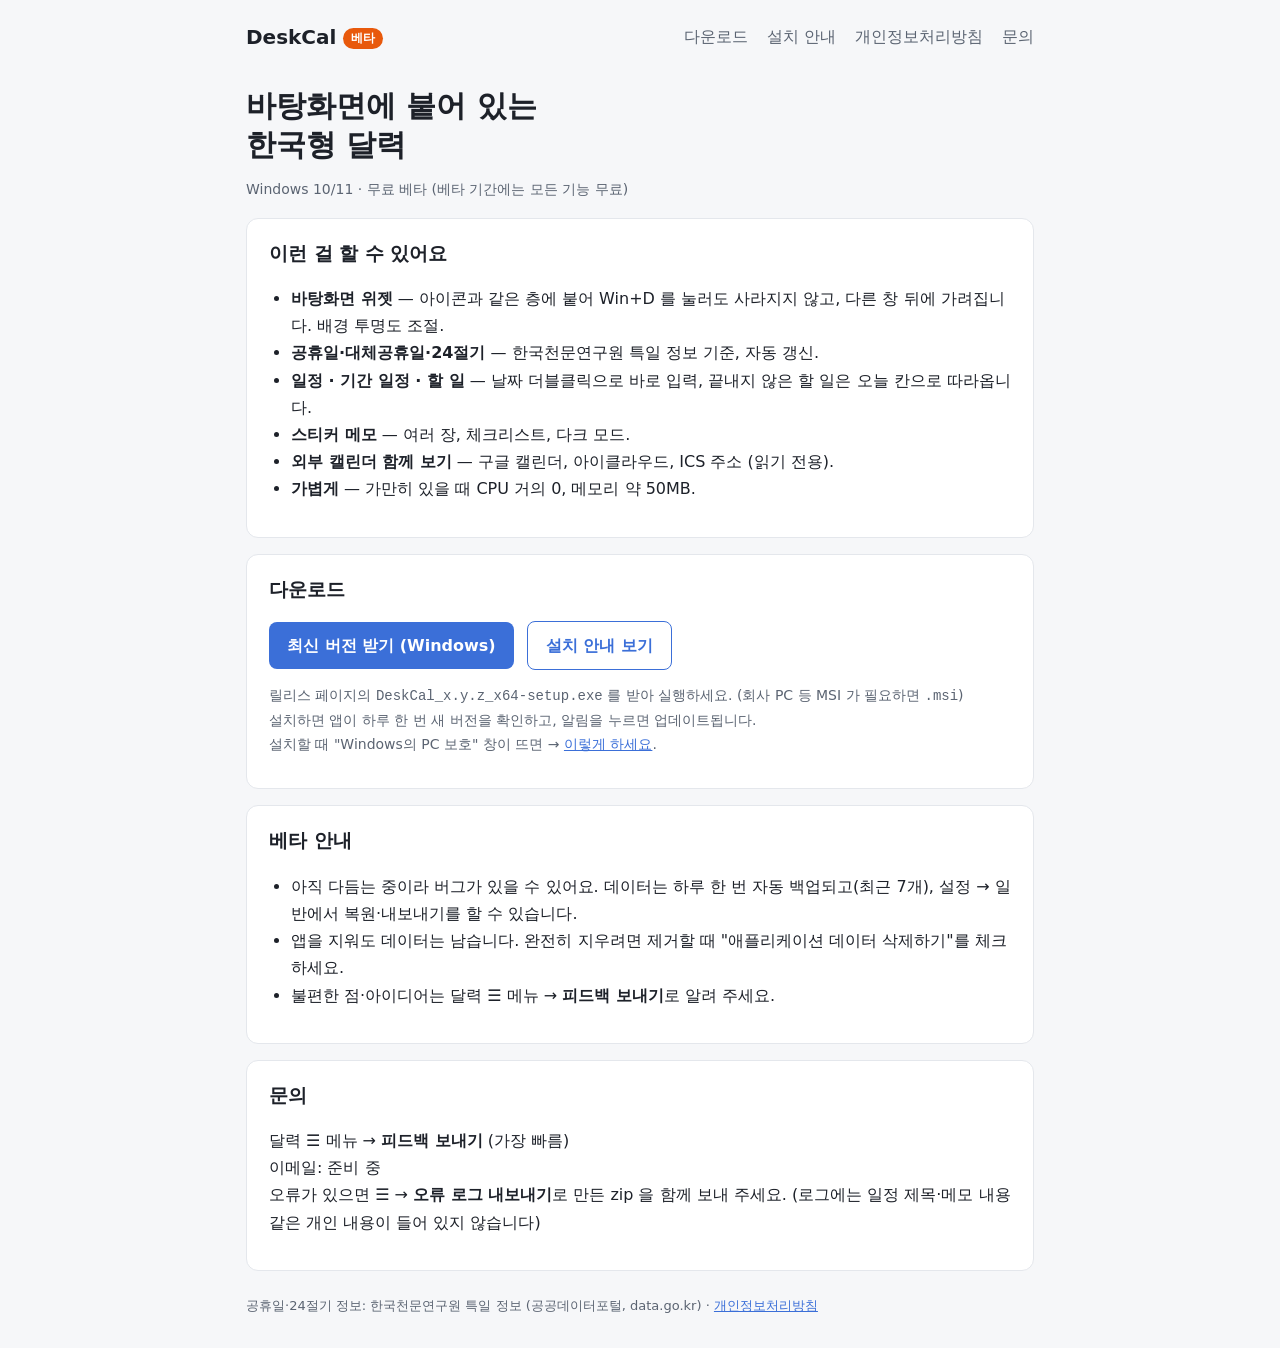
==== index.html @ dae32cf1 "Add files via upload" ====
<!doctype html>
<html lang="ko">
<head>
  <meta charset="utf-8" />
  <meta name="viewport" content="width=device-width, initial-scale=1" />
  <title>DeskCal — 바탕화면 달력</title>
  <meta name="description" content="바탕화면에 붙어 있는 한국형 달력 위젯. 공휴일·24절기, 일정·할 일, 스티커 메모, 구글·아이클라우드 캘린더 함께 보기." />
  <link rel="stylesheet" href="style.css" />
</head>
<body>
  <header>
    <a class="logo" href="./">DeskCal <span class="beta">베타</span></a>
    <nav>
      <a href="#download">다운로드</a>
      <a href="install.html">설치 안내</a>
      <a href="privacy.html">개인정보처리방침</a>
      <a href="#contact">문의</a>
    </nav>
  </header>
  <main>
    <h1>바탕화면에 붙어 있는<br />한국형 달력</h1>
    <p class="muted">Windows 10/11 · 무료 베타 (베타 기간에는 모든 기능 무료)</p>

    <section>
      <h2>이런 걸 할 수 있어요</h2>
      <ul>
        <li><b>바탕화면 위젯</b> — 아이콘과 같은 층에 붙어 Win+D 를 눌러도 사라지지 않고, 다른 창 뒤에 가려집니다. 배경 투명도 조절.</li>
        <li><b>공휴일·대체공휴일·24절기</b> — 한국천문연구원 특일 정보 기준, 자동 갱신.</li>
        <li><b>일정 · 기간 일정 · 할 일</b> — 날짜 더블클릭으로 바로 입력, 끝내지 않은 할 일은 오늘 칸으로 따라옵니다.</li>
        <li><b>스티커 메모</b> — 여러 장, 체크리스트, 다크 모드.</li>
        <li><b>외부 캘린더 함께 보기</b> — 구글 캘린더, 아이클라우드, ICS 주소 (읽기 전용).</li>
        <li><b>가볍게</b> — 가만히 있을 때 CPU 거의 0, 메모리 약 50MB.</li>
      </ul>
    </section>

    <section id="download">
      <h2>다운로드</h2>
      <a class="download" href="https://github.com/k2vin5/deskcal-data/releases/latest">최신 버전 받기 (Windows)</a>
      <a class="download secondary" href="install.html">설치 안내 보기</a>
      <p class="muted">
        릴리스 페이지의 <code>DeskCal_x.y.z_x64-setup.exe</code> 를 받아 실행하세요. (회사 PC 등 MSI 가 필요하면 <code>.msi</code>)<br />
        설치하면 앱이 하루 한 번 새 버전을 확인하고, 알림을 누르면 업데이트됩니다.<br />
        설치할 때 "Windows의 PC 보호" 창이 뜨면 → <a href="install.html">이렇게 하세요</a>.
      </p>
    </section>

    <section>
      <h2>베타 안내</h2>
      <ul>
        <li>아직 다듬는 중이라 버그가 있을 수 있어요. 데이터는 하루 한 번 자동 백업되고(최근 7개), 설정 → 일반에서 복원·내보내기를 할 수 있습니다.</li>
        <li>앱을 지워도 데이터는 남습니다. 완전히 지우려면 제거할 때 "애플리케이션 데이터 삭제하기"를 체크하세요.</li>
        <li>불편한 점·아이디어는 달력 ☰ 메뉴 → <b>피드백 보내기</b>로 알려 주세요.</li>
      </ul>
    </section>

    <section id="contact">
      <h2>문의</h2>
      <p>
        달력 ☰ 메뉴 → <b>피드백 보내기</b> (가장 빠름)<br />
        이메일: <span id="contact-email">준비 중</span><br />
        오류가 있으면 ☰ → <b>오류 로그 내보내기</b>로 만든 zip 을 함께 보내 주세요. (로그에는 일정 제목·메모 내용 같은 개인 내용이 들어 있지 않습니다)
      </p>
    </section>
  </main>
  <footer>
    공휴일·24절기 정보: 한국천문연구원 특일 정보 (공공데이터포털, data.go.kr) ·
    <a href="privacy.html">개인정보처리방침</a>
  </footer>
</body>
</html>
---- style.css ----
:root {
  --bg: #f6f7f9;
  --card: #ffffff;
  --fg: #1d2129;
  --muted: #5b6472;
  --line: #e4e7ec;
  --accent: #3b6fd8;
  --beta: #e8590c;
  font-family: "Pretendard", "Malgun Gothic", "맑은 고딕", system-ui, sans-serif;
}

@media (prefers-color-scheme: dark) {
  :root {
    --bg: #17191e;
    --card: #22252c;
    --fg: #e8eaef;
    --muted: #a3abb8;
    --line: #2f333c;
    --accent: #8ab4ff;
  }
}

* {
  box-sizing: border-box;
}

body {
  margin: 0;
  background: var(--bg);
  color: var(--fg);
  line-height: 1.7;
}

header,
main,
footer {
  max-width: 820px;
  margin: 0 auto;
  padding: 0 16px;
}

header {
  display: flex;
  align-items: center;
  justify-content: space-between;
  flex-wrap: wrap;
  gap: 8px;
  padding-top: 20px;
  padding-bottom: 8px;
}

header .logo {
  font-weight: 800;
  font-size: 20px;
  color: var(--fg);
  text-decoration: none;
}

nav a {
  color: var(--muted);
  text-decoration: none;
  margin-left: 14px;
}

nav a:hover {
  color: var(--accent);
}

.beta {
  display: inline-block;
  padding: 0 8px;
  border-radius: 999px;
  font-size: 12px;
  font-weight: 700;
  color: #fff;
  background: var(--beta);
  vertical-align: middle;
}

section {
  background: var(--card);
  border: 1px solid var(--line);
  border-radius: 12px;
  padding: 18px 22px;
  margin: 16px 0;
}

h1 {
  font-size: 30px;
  line-height: 1.3;
  margin: 24px 0 8px;
}

h2 {
  font-size: 19px;
  margin: 0 0 8px;
}

h3 {
  font-size: 16px;
  margin: 18px 0 4px;
}

a {
  color: var(--accent);
}

.download {
  display: inline-block;
  margin: 8px 8px 0 0;
  padding: 10px 18px;
  border-radius: 8px;
  background: var(--accent);
  color: #fff;
  font-weight: 700;
  text-decoration: none;
}

.download.secondary {
  background: transparent;
  color: var(--accent);
  border: 1px solid var(--accent);
}

.muted {
  color: var(--muted);
  font-size: 14px;
}

.shot {
  border: 2px dashed var(--line);
  border-radius: 10px;
  padding: 28px;
  text-align: center;
  color: var(--muted);
  margin: 8px 0;
}

.shot img {
  max-width: 100%;
  border-radius: 8px;
}

ul,
ol {
  padding-left: 22px;
}

table {
  border-collapse: collapse;
  width: 100%;
  font-size: 14px;
}

th,
td {
  border-top: 1px solid var(--line);
  padding: 6px 8px;
  text-align: left;
  vertical-align: top;
}

footer {
  padding-top: 8px;
  padding-bottom: 32px;
  color: var(--muted);
  font-size: 13px;
}
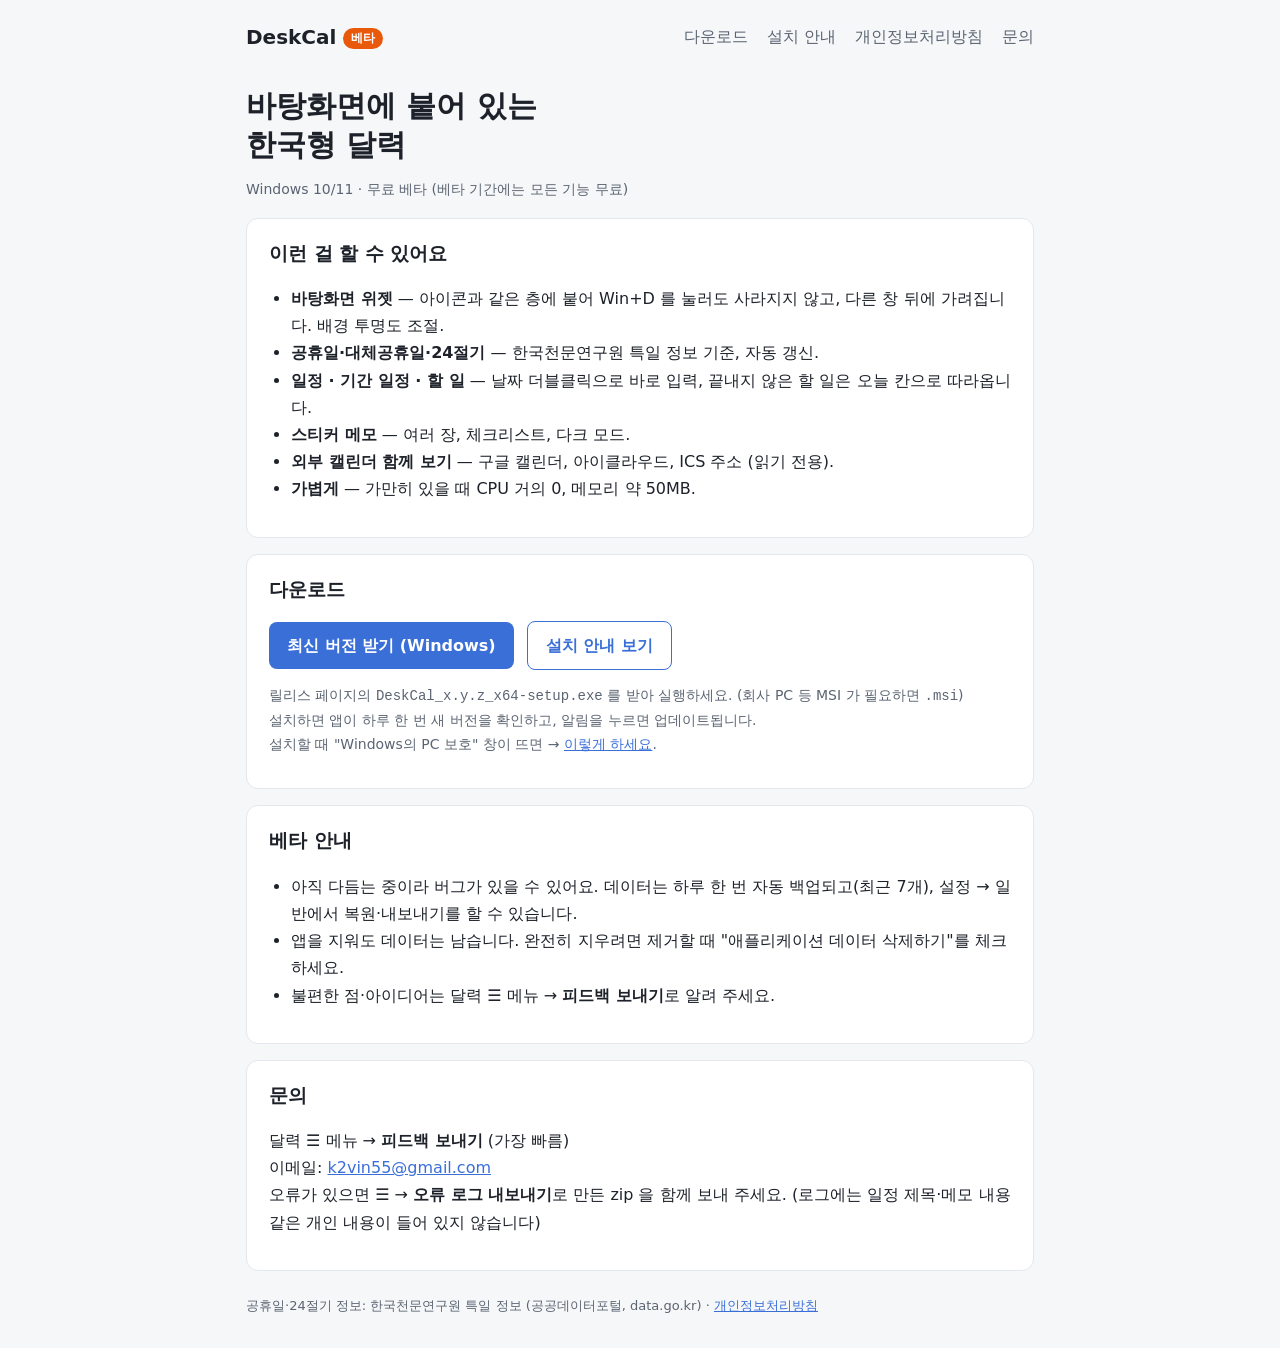
==== commit 021f6128: "Add files via upload" ====
--- a/index.html
+++ b/index.html
@@ -57,7 +57,7 @@
       <h2>문의</h2>
       <p>
         달력 ☰ 메뉴 → <b>피드백 보내기</b> (가장 빠름)<br />
-        이메일: <span id="contact-email">준비 중</span><br />
+        이메일: <span id="contact-email"><a href="mailto:k2vin55@gmail.com">k2vin55@gmail.com</a></span><br />
         오류가 있으면 ☰ → <b>오류 로그 내보내기</b>로 만든 zip 을 함께 보내 주세요. (로그에는 일정 제목·메모 내용 같은 개인 내용이 들어 있지 않습니다)
       </p>
     </section>
